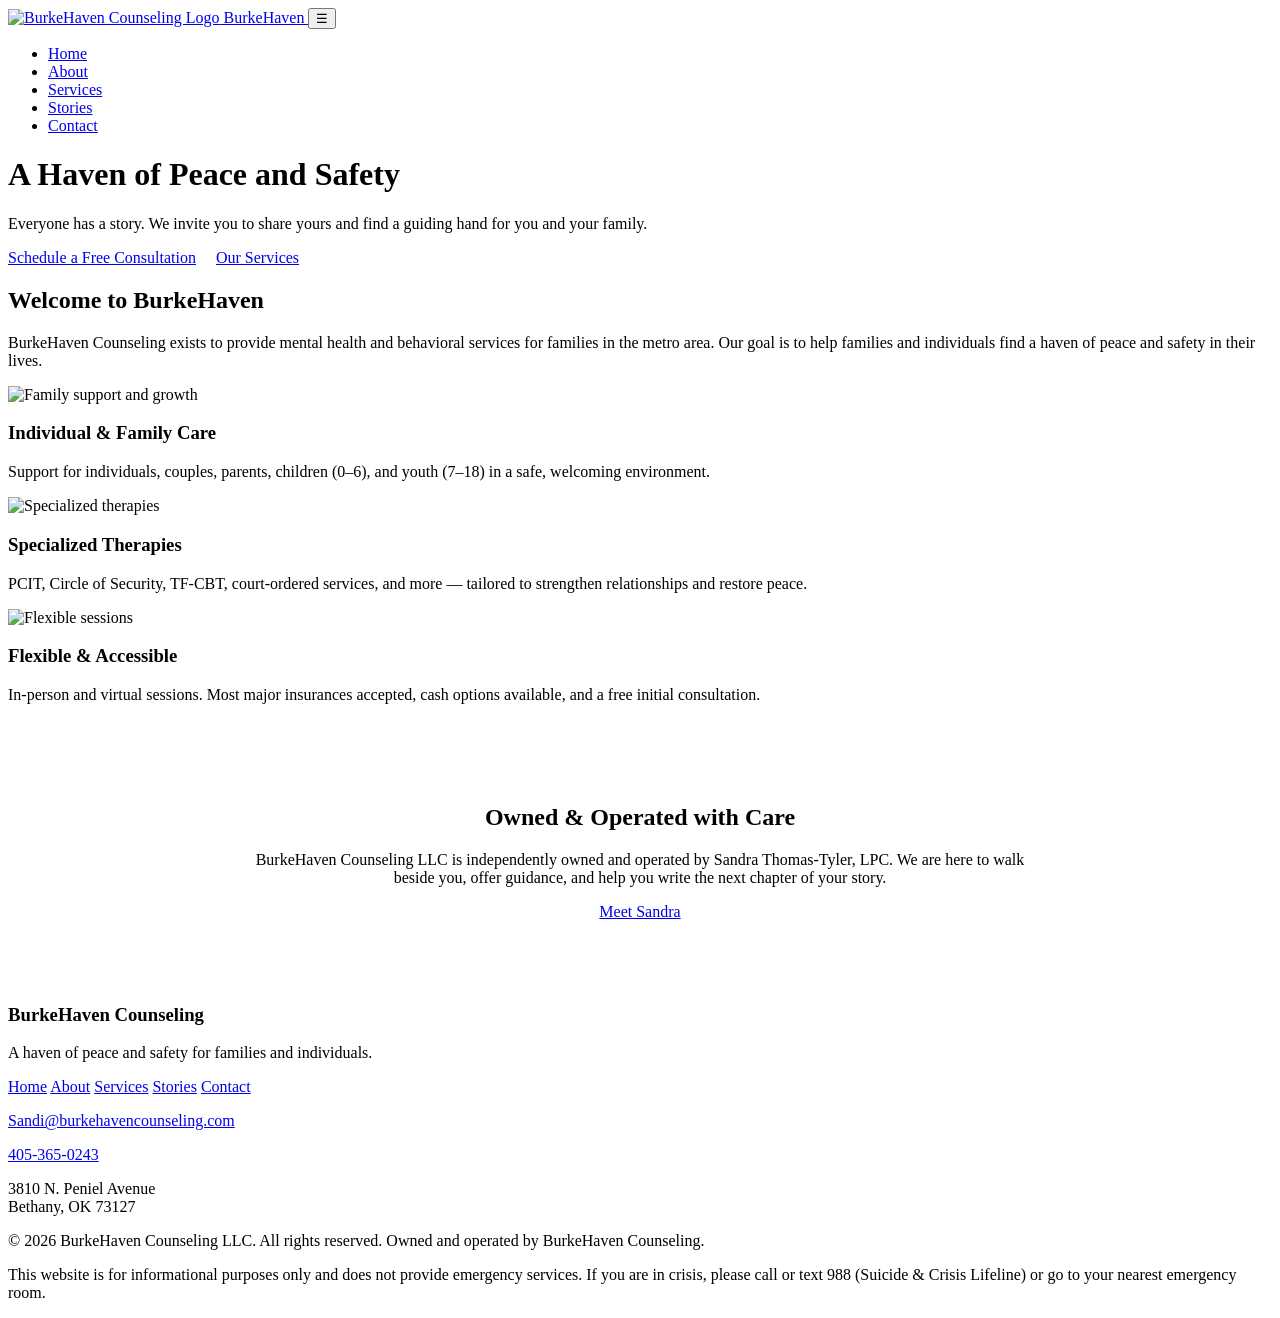
==== index.html @ d767e15a "Add index.html homepage" ====
<!DOCTYPE html>
<html lang="en">
<head>
  <meta charset="UTF-8">
  <meta name="viewport" content="width=device-width, initial-scale=1.0">
  <title>BurkeHaven Counseling | A Haven of Peace and Safety</title>
  <link rel="preconnect" href="https://fonts.googleapis.com">
  <link rel="preconnect" href="https://fonts.gstatic.com" crossorigin>
  <link href="https://fonts.googleapis.com/css2?family=Great+Vibes&family=Inter:wght@400;500;600&family=Playfair+Display:wght@500;600&display=swap" rel="stylesheet">
  <link rel="stylesheet" href="styles.css">
</head>
<body>
  <nav>
    <div class="nav-container">
      <a href="index.html" class="logo">
        <img src="imagine_images/bhc-logo.png" alt="BurkeHaven Counseling Logo">
        BurkeHaven
      </a>
      <button class="menu-toggle" aria-label="Toggle menu">☰</button>
      <ul class="nav-links">
        <li><a href="index.html">Home</a></li>
        <li><a href="about.html">About</a></li>
        <li><a href="services.html">Services</a></li>
        <li><a href="case-studies.html">Stories</a></li>
        <li><a href="contact.html">Contact</a></li>
      </ul>
    </div>
  </nav>

  <header class="hero" style="background-image: url('imagine_images/jQeqy.jpg');">
    <div class="hero-content">
      <h1>A Haven of Peace and Safety</h1>
      <p>Everyone has a story. We invite you to share yours and find a guiding hand for you and your family.</p>
      <a href="contact.html" class="btn">Schedule a Free Consultation</a>
      <a href="services.html" class="btn btn-outline" style="margin-left: 1rem;">Our Services</a>
    </div>
  </header>

  <section>
    <h2 class="section-title">Welcome to BurkeHaven</h2>
    <p class="section-subtitle">BurkeHaven Counseling exists to provide mental health and behavioral services for families in the metro area. Our goal is to help families and individuals find a haven of peace and safety in their lives.</p>
    <div class="cards">
      <div class="card">
        <img src="imagine_images/NKNAb.jpg" alt="Family support and growth">
        <div class="card-content">
          <h3>Individual & Family Care</h3>
          <p>Support for individuals, couples, parents, children (0–6), and youth (7–18) in a safe, welcoming environment.</p>
        </div>
      </div>
      <div class="card">
        <img src="imagine_images/qCS52.jpg" alt="Specialized therapies">
        <div class="card-content">
          <h3>Specialized Therapies</h3>
          <p>PCIT, Circle of Security, TF-CBT, court-ordered services, and more — tailored to strengthen relationships and restore peace.</p>
        </div>
      </div>
      <div class="card">
        <img src="imagine_images/KtKfD.jpg" alt="Flexible sessions">
        <div class="card-content">
          <h3>Flexible & Accessible</h3>
          <p>In-person and virtual sessions. Most major insurances accepted, cash options available, and a free initial consultation.</p>
        </div>
      </div>
    </div>
  </section>

  <section style="background: white; max-width: 100%; padding: 4rem 2rem;">
    <div style="max-width: 800px; margin: 0 auto; text-align: center;">
      <h2 class="section-title">Owned & Operated with Care</h2>
      <p>BurkeHaven Counseling LLC is independently owned and operated by Sandra Thomas-Tyler, LPC. We are here to walk beside you, offer guidance, and help you write the next chapter of your story.</p>
      <a href="about.html" class="btn" style="margin-top: 1.5rem;">Meet Sandra</a>
    </div>
  </section>

  <footer>
    <div class="footer-content">
      <div class="footer-brand">
        <h3>BurkeHaven Counseling</h3>
        <p>A haven of peace and safety for families and individuals.</p>
      </div>
      <div class="footer-links">
        <a href="index.html">Home</a>
        <a href="about.html">About</a>
        <a href="services.html">Services</a>
        <a href="case-studies.html">Stories</a>
        <a href="contact.html">Contact</a>
      </div>
      <div class="footer-contact">
        <p><a href="mailto:Sandi@burkehavencounseling.com">Sandi@burkehavencounseling.com</a></p>
        <p><a href="tel:+14053650243">405-365-0243</a></p>
        <p>3810 N. Peniel Avenue<br>Bethany, OK 73127</p>
      </div>
    </div>
    <div class="footer-bottom">
      <p>&copy; 2026 BurkeHaven Counseling LLC. All rights reserved. Owned and operated by BurkeHaven Counseling.</p>
      <p>This website is for informational purposes only and does not provide emergency services. If you are in crisis, please call or text 988 (Suicide & Crisis Lifeline) or go to your nearest emergency room.</p>
    </div>
  </footer>

  <script src="script.js"></script>
</body>
</html>
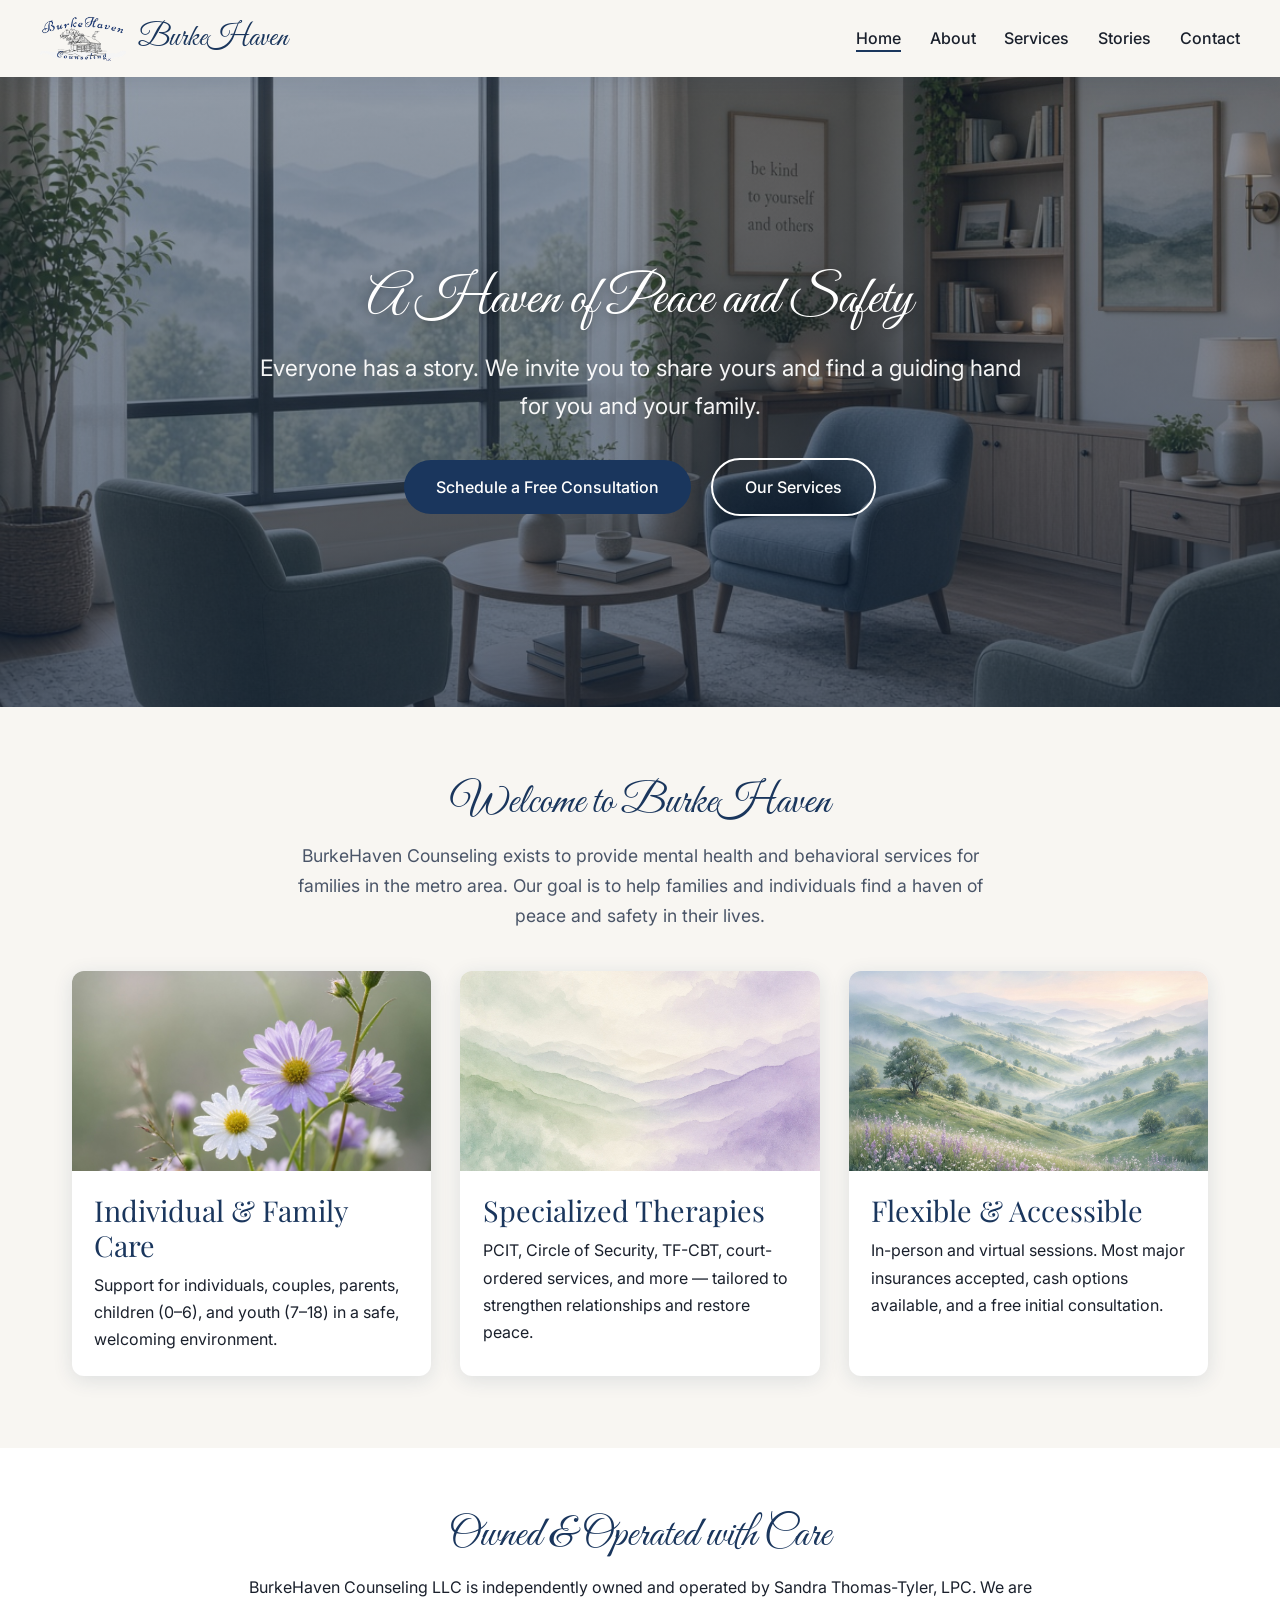
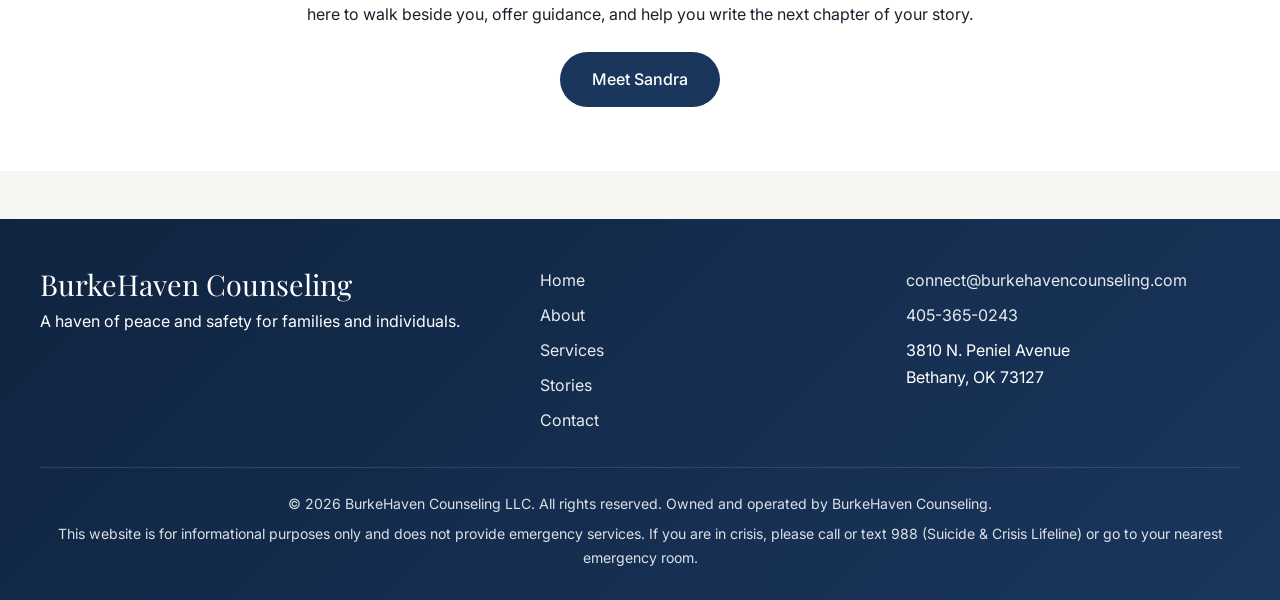
==== commit 1048f922: "Release v0.1.0 Add Turnstile and honeypot on the contact form, switch public email to connect@, refr" ====
--- a/index.html
+++ b/index.html
@@ -86,7 +86,7 @@
         <a href="contact.html">Contact</a>
       </div>
       <div class="footer-contact">
-        <p><a href="mailto:Sandi@burkehavencounseling.com">Sandi@burkehavencounseling.com</a></p>
+        <p><a href="mailto:connect@burkehavencounseling.com">connect@burkehavencounseling.com</a></p>
         <p><a href="tel:+14053650243">405-365-0243</a></p>
         <p>3810 N. Peniel Avenue<br>Bethany, OK 73127</p>
       </div>
--- a/styles.css
+++ b/styles.css
@@ -0,0 +1,320 @@
+/* BurkeHaven Counseling - Official Brand Styles */
+:root {
+  --navy: #1a365d;
+  --navy-deep: #0f2440;
+  --navy-light: #2c5282;
+  --cream: #f8f6f2;
+  --white: #ffffff;
+  --text: #1a202c;
+  --text-soft: #4a5568;
+  --accent: #c9a96e;
+  --shadow: 0 4px 20px rgba(26, 54, 93, 0.12);
+}
+
+* { margin: 0; padding: 0; box-sizing: border-box; }
+
+body {
+  font-family: 'Inter', -apple-system, BlinkMacSystemFont, 'Segoe UI', sans-serif;
+  color: var(--text);
+  background: var(--cream);
+  line-height: 1.7;
+  font-size: 16px;
+}
+
+h1, h2, h3, h4 {
+  font-family: 'Great Vibes', cursive;
+  color: var(--navy);
+  line-height: 1.2;
+  font-weight: 400;
+}
+
+h1 { font-size: 3.2rem; }
+h2 { font-size: 2.6rem; }
+h3 { font-size: 1.8rem; font-family: 'Playfair Display', serif; }
+
+a { color: var(--navy-light); text-decoration: none; transition: color 0.3s ease; }
+a:hover { color: var(--navy); }
+
+img { max-width: 100%; height: auto; display: block; }
+
+/* Navigation */
+nav {
+  background: rgba(248, 246, 242, 0.97);
+  backdrop-filter: blur(10px);
+  position: sticky;
+  top: 0;
+  z-index: 1000;
+  box-shadow: var(--shadow);
+  padding: 0.8rem 2rem;
+}
+
+.nav-container {
+  max-width: 1200px;
+  margin: 0 auto;
+  display: flex;
+  justify-content: space-between;
+  align-items: center;
+}
+
+.logo {
+  display: flex;
+  align-items: center;
+  gap: 0.75rem;
+  font-family: 'Great Vibes', cursive;
+  font-size: 1.9rem;
+  color: var(--navy);
+}
+
+.logo img { height: 48px; width: auto; }
+
+.nav-links { display: flex; gap: 1.8rem; list-style: none; }
+.nav-links a { color: var(--text); font-weight: 500; position: relative; }
+.nav-links a::after {
+  content: '';
+  position: absolute;
+  width: 0; height: 2px;
+  bottom: -4px; left: 0;
+  background: var(--navy);
+  transition: width 0.3s ease;
+}
+.nav-links a:hover::after, .nav-links a.active::after { width: 100%; }
+
+.menu-toggle {
+  display: none;
+  background: none;
+  border: none;
+  font-size: 1.6rem;
+  cursor: pointer;
+  color: var(--navy);
+}
+
+/* Hero */
+.hero {
+  min-height: 70vh;
+  background-size: cover;
+  background-position: center;
+  display: flex;
+  align-items: center;
+  justify-content: center;
+  text-align: center;
+  position: relative;
+  color: white;
+  background-color: var(--navy-deep);
+}
+
+.hero::before {
+  content: '';
+  position: absolute;
+  inset: 0;
+  background: linear-gradient(to bottom, rgba(15, 36, 64, 0.45), rgba(15, 36, 64, 0.65));
+}
+
+.hero-content { position: relative; z-index: 1; max-width: 850px; padding: 2rem; }
+.hero h1 {
+  color: white;
+  text-shadow: 0 2px 12px rgba(0,0,0,0.4);
+  margin-bottom: 1rem;
+  font-size: calc(3.2rem + 2pt);
+}
+.hero p { font-size: calc(1.25rem + 2pt); margin-bottom: 2rem; opacity: 0.95; }
+
+.btn {
+  display: inline-block;
+  background: var(--navy);
+  color: white;
+  padding: 0.85rem 2rem;
+  border-radius: 50px;
+  font-weight: 500;
+  transition: all 0.3s ease;
+  border: none;
+  cursor: pointer;
+  font-size: 1rem;
+}
+.btn:hover { background: var(--navy-deep); transform: translateY(-2px); box-shadow: 0 6px 20px rgba(26,54,93,0.3); }
+.btn-outline { background: transparent; border: 2px solid white; color: white; }
+.btn-outline:hover { background: white; color: var(--navy); }
+
+/* Sections */
+section { padding: 4.5rem 2rem; max-width: 1200px; margin: 0 auto; }
+.section-title { text-align: center; margin-bottom: 0.75rem; }
+.section-subtitle { text-align: center; color: var(--text-soft); max-width: 720px; margin: 0 auto 2.5rem; font-size: 1.1rem; }
+
+/* Cards */
+.cards { display: grid; grid-template-columns: repeat(auto-fit, minmax(280px, 1fr)); gap: 1.8rem; }
+.card {
+  background: white;
+  border-radius: 12px;
+  overflow: hidden;
+  box-shadow: var(--shadow);
+  transition: transform 0.3s ease, box-shadow 0.3s ease;
+}
+.card:hover { transform: translateY(-6px); box-shadow: 0 12px 36px rgba(26,54,93,0.15); }
+.card img { height: 200px; object-fit: cover; width: 100%; }
+.card-content { padding: 1.4rem; }
+.card h3 { margin-bottom: 0.6rem; }
+
+/* Forms */
+.form-group { margin-bottom: 1.4rem; }
+label { display: block; margin-bottom: 0.4rem; font-weight: 500; color: var(--navy); }
+input, textarea, select {
+  width: 100%;
+  padding: 0.85rem 1rem;
+  border: 2px solid #e2e8f0;
+  border-radius: 8px;
+  font-size: 1rem;
+  font-family: inherit;
+  background: white;
+  transition: border-color 0.3s ease, box-shadow 0.3s ease;
+}
+input:focus, textarea:focus, select:focus {
+  outline: none;
+  border-color: var(--navy);
+  box-shadow: 0 0 0 3px rgba(26, 54, 93, 0.15);
+}
+input.error, textarea.error { border-color: #c53030; }
+.error-message { color: #c53030; font-size: 0.85rem; margin-top: 0.35rem; display: none; }
+
+.success-message, .loading {
+  display: none;
+  text-align: center;
+  padding: 2rem;
+  background: #edf2f7;
+  border-radius: 12px;
+  margin-top: 1rem;
+}
+.success-message.show, .loading.show { display: block; }
+
+/* Footer */
+footer {
+  background: linear-gradient(135deg, var(--navy-deep), var(--navy));
+  color: white;
+  padding: 3rem 2rem 1.5rem;
+  margin-top: 3rem;
+}
+.footer-content {
+  max-width: 1200px;
+  margin: 0 auto 2rem;
+  display: grid;
+  grid-template-columns: 1.4fr 1fr 1fr;
+  gap: 2rem;
+}
+.footer-brand h3 { color: white; font-size: 1.8rem; margin-bottom: 0.4rem; }
+.footer-links, .footer-contact { display: flex; flex-direction: column; gap: 0.5rem; }
+.footer-links a, .footer-contact a { color: rgba(255,255,255,0.9); }
+.footer-links a:hover, .footer-contact a:hover { color: white; text-decoration: underline; }
+.footer-bottom {
+  max-width: 1200px;
+  margin: 0 auto;
+  padding-top: 1.5rem;
+  border-top: 1px solid rgba(255,255,255,0.15);
+  text-align: center;
+  font-size: 0.88rem;
+  opacity: 0.85;
+}
+.footer-bottom p { margin-bottom: 0.4rem; }
+
+/* Responsive */
+@media (max-width: 768px) {
+  .nav-links {
+    display: none;
+    position: absolute;
+    top: 100%; left: 0; right: 0;
+    background: white;
+    flex-direction: column;
+    padding: 1.2rem;
+    box-shadow: var(--shadow);
+  }
+  .nav-links.open { display: flex; }
+  .menu-toggle { display: block; }
+  .hero h1 { font-size: calc(2.3rem + 2pt); }
+  .hero p { font-size: calc(1.05rem + 2pt); }
+  .hero { min-height: 55vh; }
+  .footer-content { grid-template-columns: 1fr; text-align: center; }
+  section { padding: 3rem 1.2rem; }
+  .about-grid, .contact-grid { grid-template-columns: 1fr !important; gap: 1.5rem !important; }
+}
+
+.hp-field {
+  position: absolute;
+  left: -10000px;
+  width: 1px;
+  height: 1px;
+  overflow: hidden;
+}
+
+.captcha-wrap {
+  margin: 0.25rem 0 1.25rem;
+}
+
+.captcha-note {
+  margin-top: 0.45rem;
+  font-size: 0.82rem;
+  color: var(--text-soft);
+}
+
+.philosophy-row {
+  display: grid;
+  grid-template-columns: 1fr 1.35fr 1fr;
+  gap: 2rem;
+  align-items: center;
+  margin-top: 2rem;
+}
+
+.philosophy-row img {
+  width: 100%;
+  height: auto;
+  object-fit: cover;
+  border-radius: 16px;
+  box-shadow: var(--shadow);
+  background: white;
+}
+
+.philosophy-row .headshot {
+  aspect-ratio: 3 / 4;
+  object-fit: cover;
+  object-position: center top;
+}
+
+.philosophy-row .brand-mark {
+  object-fit: contain;
+  background: transparent;
+  box-shadow: none;
+  border-radius: 0;
+  max-height: 280px;
+  margin: 0 auto;
+}
+
+.philosophy-copy {
+  text-align: center;
+}
+
+.philosophy-copy p {
+  margin: 1rem 0;
+}
+
+@media (max-width: 768px) {
+  .philosophy-row {
+    grid-template-columns: 1fr;
+    gap: 1.5rem;
+  }
+
+  .philosophy-row .headshot,
+  .philosophy-row .brand-mark {
+    max-width: 280px;
+    margin: 0 auto;
+  }
+}
+.case-study {
+  background: white;
+  border-radius: 12px;
+  padding: 1.8rem;
+  margin-bottom: 1.5rem;
+  box-shadow: var(--shadow);
+}
+.quote {
+  font-style: italic;
+  color: var(--text-soft);
+  border-left: 3px solid var(--navy);
+  padding-left: 1rem;
+  margin: 1rem 0;
+}
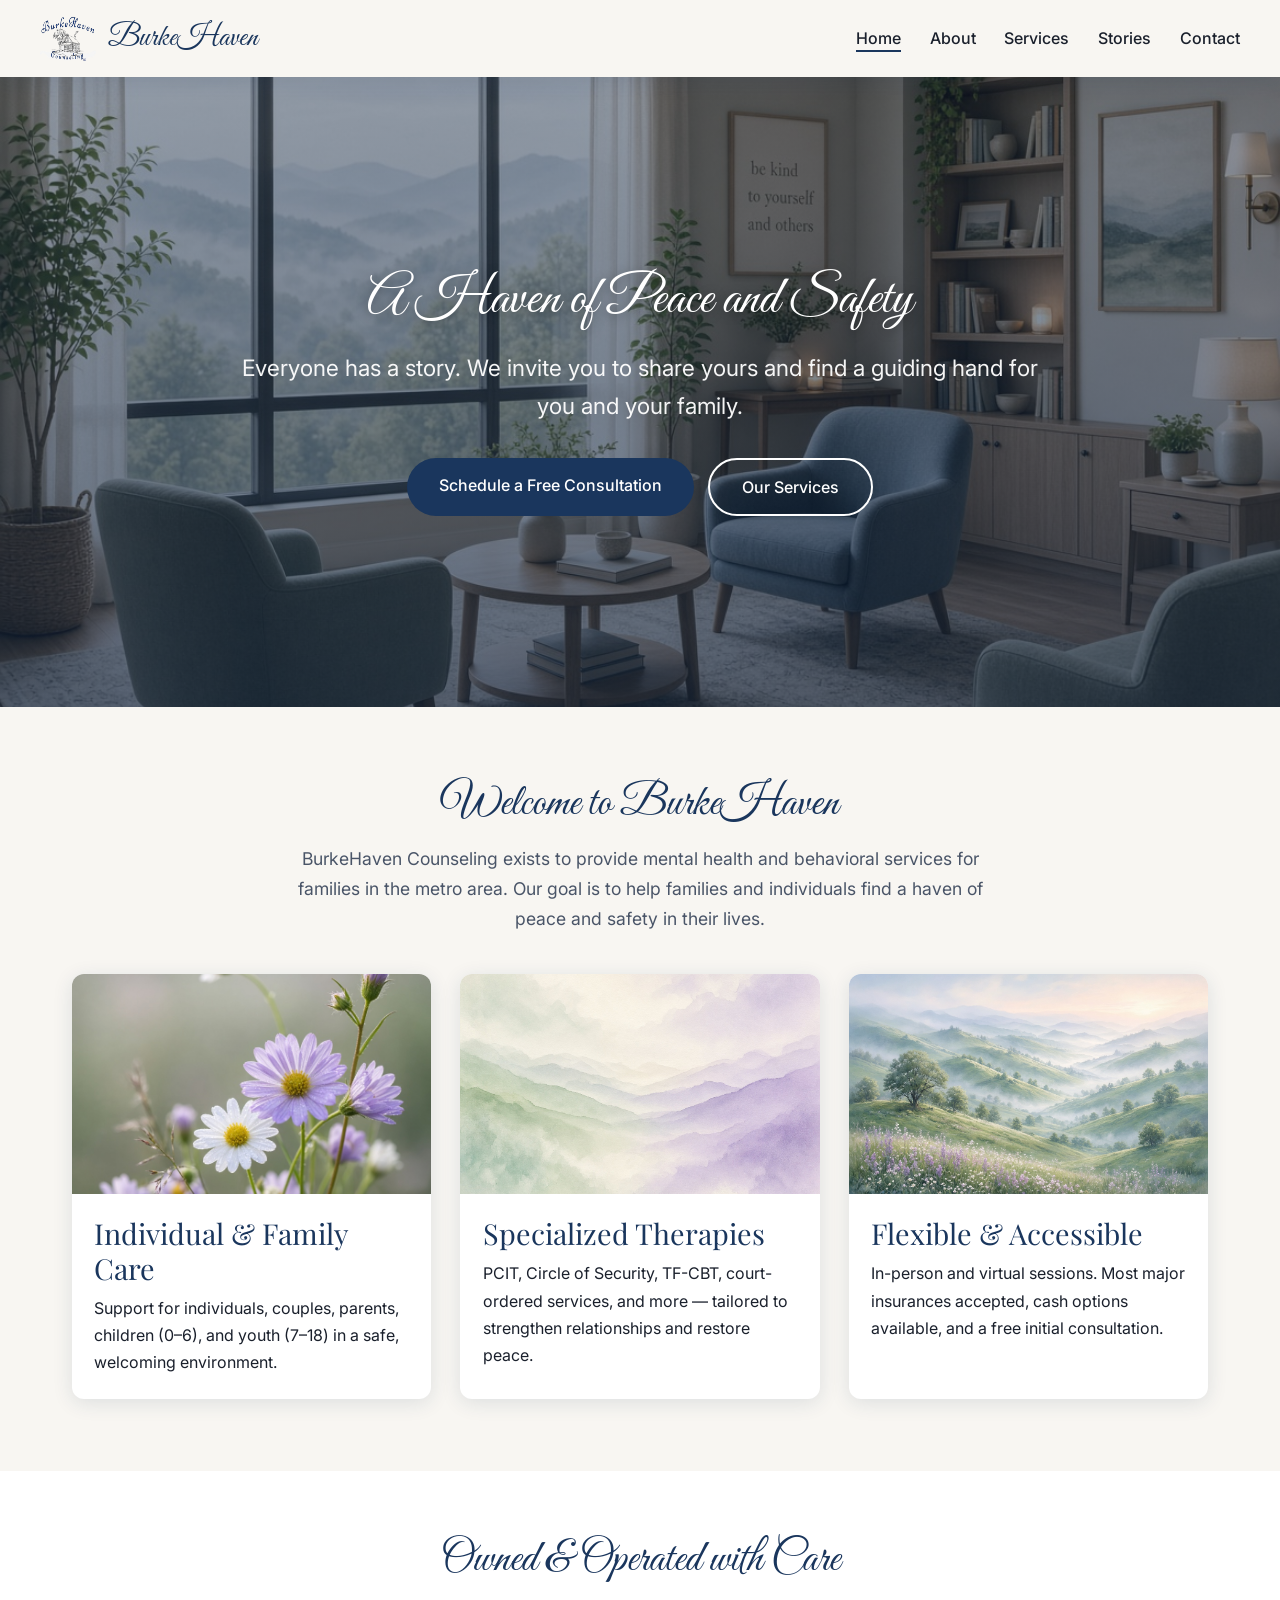
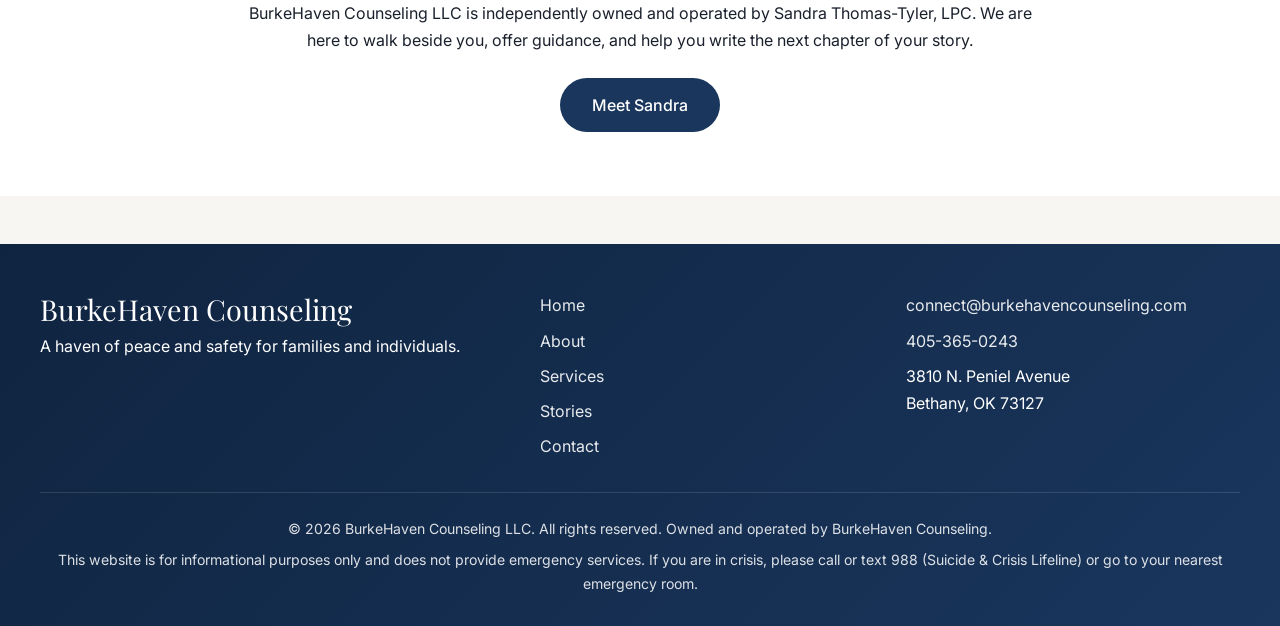
==== commit 62ad3189: "Release v0.1.1 Make every page responsive so images, type, and layouts scale on any screen." ====
--- a/index.html
+++ b/index.html
@@ -31,8 +31,10 @@
     <div class="hero-content">
       <h1>A Haven of Peace and Safety</h1>
       <p>Everyone has a story. We invite you to share yours and find a guiding hand for you and your family.</p>
-      <a href="contact.html" class="btn">Schedule a Free Consultation</a>
-      <a href="services.html" class="btn btn-outline" style="margin-left: 1rem;">Our Services</a>
+      <div class="hero-actions">
+        <a href="contact.html" class="btn">Schedule a Free Consultation</a>
+        <a href="services.html" class="btn btn-outline">Our Services</a>
+      </div>
     </div>
   </header>
 
--- a/styles.css
+++ b/styles.css
@@ -13,12 +13,15 @@
 
 * { margin: 0; padding: 0; box-sizing: border-box; }
 
+html { overflow-x: hidden; }
+
 body {
   font-family: 'Inter', -apple-system, BlinkMacSystemFont, 'Segoe UI', sans-serif;
   color: var(--text);
   background: var(--cream);
   line-height: 1.7;
   font-size: 16px;
+  overflow-wrap: break-word;
 }
 
 h1, h2, h3, h4 {
@@ -28,9 +31,9 @@
   font-weight: 400;
 }
 
-h1 { font-size: 3.2rem; }
-h2 { font-size: 2.6rem; }
-h3 { font-size: 1.8rem; font-family: 'Playfair Display', serif; }
+h1 { font-size: clamp(2.15rem, 5.2vw, 3.35rem); }
+h2 { font-size: clamp(1.85rem, 4vw, 2.75rem); }
+h3 { font-size: clamp(1.25rem, 2.4vw, 1.8rem); font-family: 'Playfair Display', serif; }
 
 a { color: var(--navy-light); text-decoration: none; transition: color 0.3s ease; }
 a:hover { color: var(--navy); }
@@ -61,13 +64,14 @@
   align-items: center;
   gap: 0.75rem;
   font-family: 'Great Vibes', cursive;
-  font-size: 1.9rem;
+  font-size: clamp(1.45rem, 3vw, 1.9rem);
   color: var(--navy);
-}
-
-.logo img { height: 48px; width: auto; }
-
-.nav-links { display: flex; gap: 1.8rem; list-style: none; }
+  min-width: 0;
+}
+
+.logo img { height: 48px; width: auto; max-width: 56px; flex-shrink: 0; }
+
+.nav-links { display: flex; flex-wrap: wrap; gap: 1.2rem 1.8rem; list-style: none; justify-content: flex-end; }
 .nav-links a { color: var(--text); font-weight: 500; position: relative; }
 .nav-links a::after {
   content: '';
@@ -109,14 +113,21 @@
   background: linear-gradient(to bottom, rgba(15, 36, 64, 0.45), rgba(15, 36, 64, 0.65));
 }
 
-.hero-content { position: relative; z-index: 1; max-width: 850px; padding: 2rem; }
+.hero-content { position: relative; z-index: 1; max-width: 850px; padding: 2rem 1.25rem; width: 100%; }
 .hero h1 {
   color: white;
   text-shadow: 0 2px 12px rgba(0,0,0,0.4);
   margin-bottom: 1rem;
-  font-size: calc(3.2rem + 2pt);
-}
-.hero p { font-size: calc(1.25rem + 2pt); margin-bottom: 2rem; opacity: 0.95; }
+  font-size: clamp(2.2rem, 6vw, calc(3.2rem + 2pt));
+}
+.hero p { font-size: clamp(1rem, 2.5vw, calc(1.25rem + 2pt)); margin-bottom: 2rem; opacity: 0.95; }
+
+.hero-actions {
+  display: flex;
+  flex-wrap: wrap;
+  justify-content: center;
+  gap: 0.85rem;
+}
 
 .btn {
   display: inline-block;
@@ -140,7 +151,7 @@
 .section-subtitle { text-align: center; color: var(--text-soft); max-width: 720px; margin: 0 auto 2.5rem; font-size: 1.1rem; }
 
 /* Cards */
-.cards { display: grid; grid-template-columns: repeat(auto-fit, minmax(280px, 1fr)); gap: 1.8rem; }
+.cards { display: grid; grid-template-columns: repeat(auto-fit, minmax(min(100%, 260px), 1fr)); gap: 1.8rem; }
 .card {
   background: white;
   border-radius: 12px;
@@ -149,7 +160,7 @@
   transition: transform 0.3s ease, box-shadow 0.3s ease;
 }
 .card:hover { transform: translateY(-6px); box-shadow: 0 12px 36px rgba(26,54,93,0.15); }
-.card img { height: 200px; object-fit: cover; width: 100%; }
+.card img { height: clamp(160px, 28vw, 220px); object-fit: cover; width: 100%; }
 .card-content { padding: 1.4rem; }
 .card h3 { margin-bottom: 0.6rem; }
 
@@ -214,24 +225,41 @@
 .footer-bottom p { margin-bottom: 0.4rem; }
 
 /* Responsive */
-@media (max-width: 768px) {
+@media (max-width: 980px) {
   .nav-links {
     display: none;
     position: absolute;
     top: 100%; left: 0; right: 0;
     background: white;
     flex-direction: column;
+    align-items: flex-start;
     padding: 1.2rem;
     box-shadow: var(--shadow);
+    gap: 0.9rem;
   }
   .nav-links.open { display: flex; }
   .menu-toggle { display: block; }
-  .hero h1 { font-size: calc(2.3rem + 2pt); }
-  .hero p { font-size: calc(1.05rem + 2pt); }
-  .hero { min-height: 55vh; }
+  .philosophy-row { grid-template-columns: 1fr; }
+  .philosophy-row .headshot,
+  .philosophy-row .brand-mark { max-width: min(100%, 320px); margin-inline: auto; }
+  .contact-grid { grid-template-columns: 1fr; gap: 2rem; }
   .footer-content { grid-template-columns: 1fr; text-align: center; }
+}
+
+@media (max-width: 768px) {
+  .hero h1 { font-size: clamp(2rem, 9vw, 2.6rem); }
+  .hero p { font-size: clamp(0.98rem, 3.6vw, 1.15rem); }
+  .hero { min-height: 52vh; }
   section { padding: 3rem 1.2rem; }
-  .about-grid, .contact-grid { grid-template-columns: 1fr !important; gap: 1.5rem !important; }
+  .btn { max-width: 100%; }
+}
+
+@media (max-width: 480px) {
+  nav { padding: 0.7rem 1rem; }
+  .logo img { height: 40px; }
+  .hero-content { padding: 1.5rem 1rem; }
+  .hero-actions .btn { width: 100%; }
+  section { padding: 2.4rem 1rem; }
 }
 
 .hp-field {
@@ -254,14 +282,17 @@
 
 .philosophy-row {
   display: grid;
-  grid-template-columns: 1fr 1.35fr 1fr;
-  gap: 2rem;
+  grid-template-columns: minmax(0, 0.9fr) minmax(0, 1.4fr) minmax(0, 0.9fr);
+  gap: clamp(1rem, 3vw, 2rem);
   align-items: center;
   margin-top: 2rem;
 }
 
+.philosophy-row > * { min-width: 0; }
+
 .philosophy-row img {
   width: 100%;
+  max-width: 100%;
   height: auto;
   object-fit: cover;
   border-radius: 16px;
@@ -270,18 +301,22 @@
 }
 
 .philosophy-row .headshot {
-  aspect-ratio: 3 / 4;
+  width: 100%;
+  height: clamp(240px, 38vw, 440px);
+  aspect-ratio: auto;
   object-fit: cover;
-  object-position: center top;
+  object-position: center 18%;
 }
 
 .philosophy-row .brand-mark {
+  width: min(100%, 260px);
+  height: auto;
+  max-height: 220px;
   object-fit: contain;
   background: transparent;
   box-shadow: none;
   border-radius: 0;
-  max-height: 280px;
-  margin: 0 auto;
+  margin-inline: auto;
 }
 
 .philosophy-copy {
@@ -292,16 +327,24 @@
   margin: 1rem 0;
 }
 
-@media (max-width: 768px) {
-  .philosophy-row {
-    grid-template-columns: 1fr;
-    gap: 1.5rem;
-  }
-
-  .philosophy-row .headshot,
-  .philosophy-row .brand-mark {
-    max-width: 280px;
-    margin: 0 auto;
+.contact-grid {
+  display: grid;
+  grid-template-columns: minmax(0, 1fr) minmax(0, 1fr);
+  gap: clamp(1.5rem, 4vw, 3rem);
+  align-items: start;
+}
+
+.contact-aside img {
+  width: min(100%, 280px);
+  height: auto;
+  border-radius: 12px;
+  margin-bottom: 1.5rem;
+  box-shadow: var(--shadow);
+}
+
+@media (max-width: 980px) {
+  .philosophy-row .headshot {
+    height: clamp(280px, 70vw, 420px);
   }
 }
 .case-study {
@@ -318,3 +361,12 @@
   padding-left: 1rem;
   margin: 1rem 0;
 }
+
+@media (max-width: 980px) {
+  .philosophy-row { grid-template-columns: 1fr; }
+  .philosophy-row .headshot,
+  .philosophy-row .brand-mark { max-width: min(100%, 320px); margin-inline: auto; }
+  .philosophy-row .headshot { height: clamp(280px, 70vw, 420px); }
+  .contact-grid { grid-template-columns: 1fr; gap: 2rem; }
+  .footer-content { grid-template-columns: 1fr; text-align: center; }
+}
